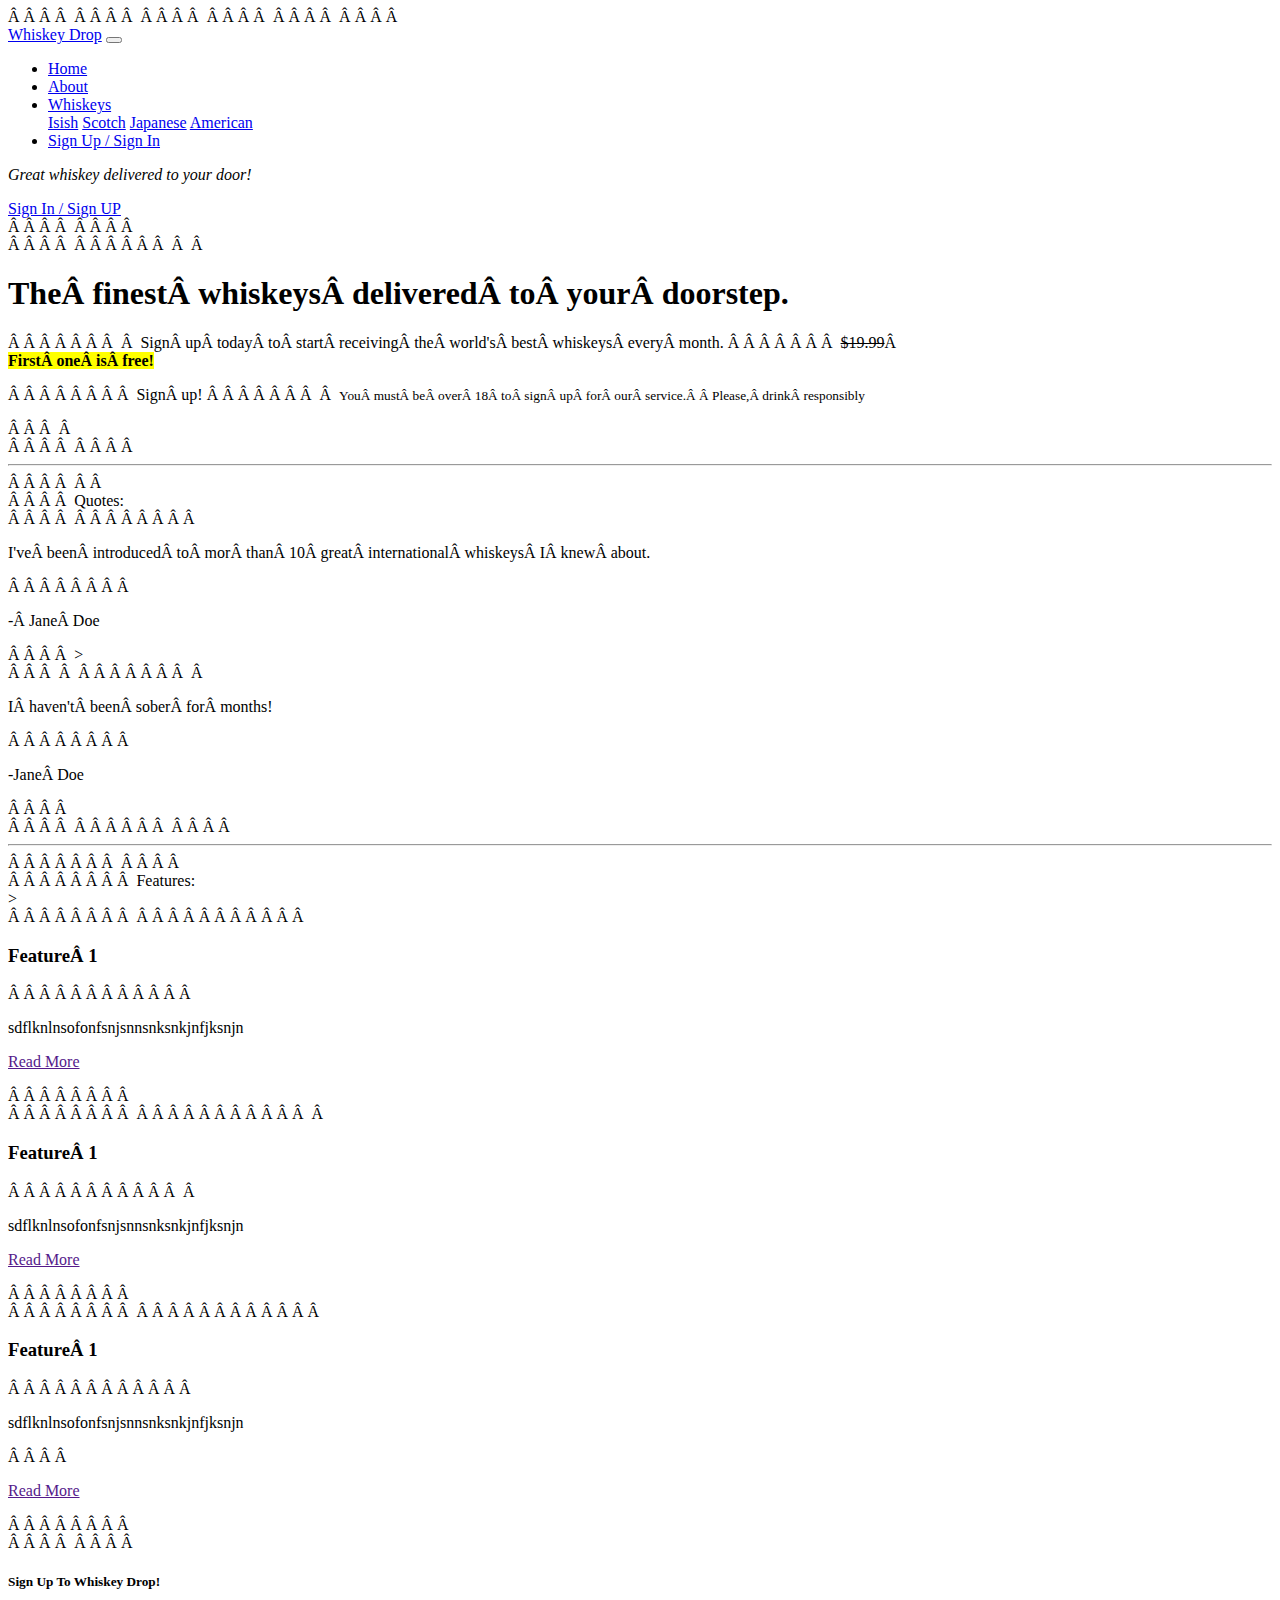
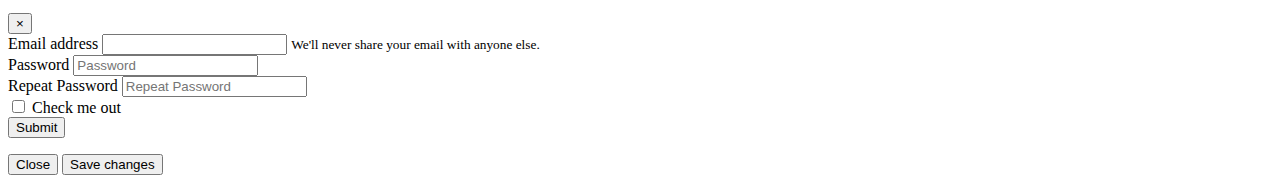
==== bootstrap/index.html @ 853e998d "java added" ====
<!DOCTYPE html>
<html lang="en">
<head>
    <meta charset="UTF-8">
    <meta name="viewport" content="width=device-width, initial-scale=1.0">
    
<meta http-equiv="X-UA-Compatible" content="ie=edge">

<meta charset="utf-8">

    <title>Whiskey Drop | Taste a new whiskey every month</title>
    <meta name="viewport" content="width=device-width, intial-scale=1.0">
    <link rel="stylesheet" href="https://stackpath.bootstrapcdn.com/bootstrap/4.4.1/css/bootstrap.min.css" integrity="sha384-Vkoo8x4CGsO3+Hhxv8T/Q5PaXtkKtu6ug5TOeNV6gBiFeWPGFN9MuhOf23Q9Ifjh" crossorigin="anonymous">
<script src="https://stackpath.bootstrapcdn.com/bootstrap/4.4.1/js/bootstrap.min.js" integrity="sha384-wfSDF2E50Y2D1uUdj0O3uMBJnjuUD4Ih7YwaYd1iqfktj0Uod8GCExl3Og8ifwB6" crossorigin="anonymous"></script>

</head>
<body>
    <nav class="navbar navbar-light bg-light navbar-expand-sm">
        <a href="/" class="navbar-brand">Whiskey Drop</a>
        
        <button class="navbar toggler ml-auto" type="button" data-toggle="collapse"
            data-target="#navbarNavDropdown" aria-controls="navbarNavDropdown" aria-expanded="false" aria-label="Toggle navigation">
        <span class="navbar-toggle-icon"></span></button>

        <div class="collapse navbar-collapse" id="navbarNavDropdown">
            <ul class="navbar-nav mr-auto">
                <li class="active nav-item mr-2"><a class="nav-link" href="/">Home</a></li>
                <li class="nav-item mr-2"><a class="nav-link" href="/about">About</a></li>
                <li class="nav-item dropdown">
                    <a class="nav-link dropdown-toggle" href="#" id="navbarDropdownMenulink" role="button" 
                    data-toggle="dropdown" aria-haspopup="true" aria-expanded="false">
                Whiskeys
                    </a>
                            <div class="dropdown-menu" aria-labelledby="navbarNavDropdownLink">
                                <a class="dropdown-item" href="#">Isish</a>
                                <a class="dropdown-item" href="#">Scotch</a>
                                <a class="dropdown-item" href="#">Japanese</a>
                                <a class="dropdown-item" href="#">American</a>
                            </div>
                
                <li class="nav-item mr-2 d-block d-sm-none"><a class="nav-link" href="/login">Sign Up / Sign In</a></li>
            </ul>
        </div>

        <div class="d-none d-md-block">
        <p class="navbar-text my-auto mr-2"><i>Great whiskey delivered to your door!</i></p>
        <a href="/login">Sign In / Sign UP</a>
    </nav>
    <article class="container mt-3">
    <!-- Callout -->
    <div class="row">
        <div class="col-12">
            <section class="callout jumbotron text-center">
                 <h1>The finest whiskeys delivered to your doorstep.</h1>
                    <p class="lead">Sign up today to start receiving the world's best whiskeys every month.
                        <s class="d-none d-sm-inline">$19.99</s> 
                        <span class="d-inline d-sm-none"><br></span>
                        <strong><mark>First one is free!</mark></strong></p>
                    <button class="btn btn-success btn-lg" data-toggle="modal" data-target="#signUpModal">Sign up!</button>
                    <p class="text-muted"><small>You must be over 18 to sign up for our service.  Please, drink responsibly</small></p>
         </section>
     </div>
    </div>
    
    <!-- Callout -->
    <hr>

    <!-- Quotes -->
  <section class="quotes">
        <div class="row">   
            </div class="col-12">
                 <h2 class="text-uppercase">Quotes:</h2>
            </div>
        </div>
        <div class="row">
            </div class="col-12 col-md-6">
            <blockquote class="blockquote">
                 <p>I've been introduced to mor than 10 great international whiskeys I knew about.</p>
                 <p>- Jane Doe</p>
             </blockquote>
             </div>>
            <div class="col-12 col-md-6">
            <blockquote class="blockquote">
                 <p>I haven't been sober for months!</p>
                 <p>-Jane Doe</p>
            </blockquote>
            </div>
        </div>
    </section>
    <!-- /.quotes -->  
    <hr>

    <!-- Features-->   
    <section class="features">
        <div class="row">
             <div class="col-12">
                <h2 class="text-uppercase">Features:</h2>
            </div>>
        </div>
        <div class="row">
             <div class="col-12 col-md-6 col-lg-4">
            <div class="feature">
                <h3>Feature 1</h3>
                <p>sdflknlnsofonfsnjsnnsnksnkjnfjksnjn</p>
                <p><a class="btn btn-sm btn-light" href="">Read More</a></p>
            </div>
            </div>
            <div class="col-12 col-md-6 col-lg-4">
            <div class="feature">
                 <h3>Feature 1</h3>
                 <p>sdflknlnsofonfsnjsnnsnksnkjnfjksnjn</p>
                <p><a class="btn btn-sm btn-light" href="">Read More</a></p>
            </div>
            </div>
        <div class="col-12 d-md-none d-lg-block col-lg-4">
        <div class="feature">
            <h3>Feature 1</h3>
            <p>sdflknlnsofonfsnjsnnsnksnkjnfjksnjn</p>    
            <p><a class="btn btn-sm btn-light" href="">Read More</a></p>
        </div>
        </div>
    </div>
    </section>
    </article>
<div class="modal" tabindex="-1" role="dialog" id="signUpModal">
  <div class="modal-dialog" role="document">
    <div class="modal-content">
      <div class="modal-header">
        <h5 class="modal-title">Sign Up To Whiskey Drop!</h5>
        <button type="button" class="close" data-dismiss="modal" aria-label="Close">
          <span aria-hidden="true">&times;</span>
        </button>
      </div>
      <div class="modal-body">
        <form>
            <div class="form-group">
                <label for="exampleInputEmail1">Email address</label>
                <input type="email" class="form-control" id="exampleInputEmail1" aria-describedby="emailHelp">
                <small id="emailHelp" class="form-text text-muted">We'll never share your email with anyone else.</small>
            </div>
            <div class="form-group">
                <label for="password">Password</label>
                <input type="password" class="form-control" id="password" placeholder="Password">
            </div>
            <div class="form-group">
                <label for="repeatpassword">Repeat Password</label>
                <input type="password" class="form-control" id="repeatpassword" placeholder="Repeat Password">
            </div>
            <div class="form-group form-check">
                <input type="checkbox" class="form-check-input" id="exampleCheck1">
                <label class="form-check-label" for="exampleCheck1">Check me out</label>
            </div>
            <button type="submit" class="btn btn-success">Submit</button>
        </form>
      </div>
      <div class="modal-footer">
        <button type="button" class="btn btn-secondary" data-dismiss="modal">Close</button>
        <button type="button" class="btn btn-primary">Save changes</button>
      </div>
    </div>
  </div>
</div>

<script src="https://code.jquery.com/jquery-3.4.1.slim.min.js" integrity="sha384-J6qa4849blE2+poT4WnyKhv5vZF5SrPo0iEjwBvKU7imGFAV0wwj1yYfoRSJoZ+n" crossorigin="anonymous"></script>
<script src="https://cdn.jsdelivr.net/npm/popper.js@1.16.0/dist/umd/popper.min.js" integrity="sha384-Q6E9RHvbIyZFJoft+2mJbHaEWldlvI9IOYy5n3zV9zzTtmI3UksdQRVvoxMfooAo" crossorigin="anonymous"></script>
<script src="https://stackpath.bootstrapcdn.com/bootstrap/4.4.1/js/bootstrap.min.js" integrity="sha384-wfSDF2E50Y2D1uUdj0O3uMBJnjuUD4Ih7YwaYd1iqfktj0Uod8GCExl3Og8ifwB6" crossorigin="anonymous"></script>

</body>
</html>
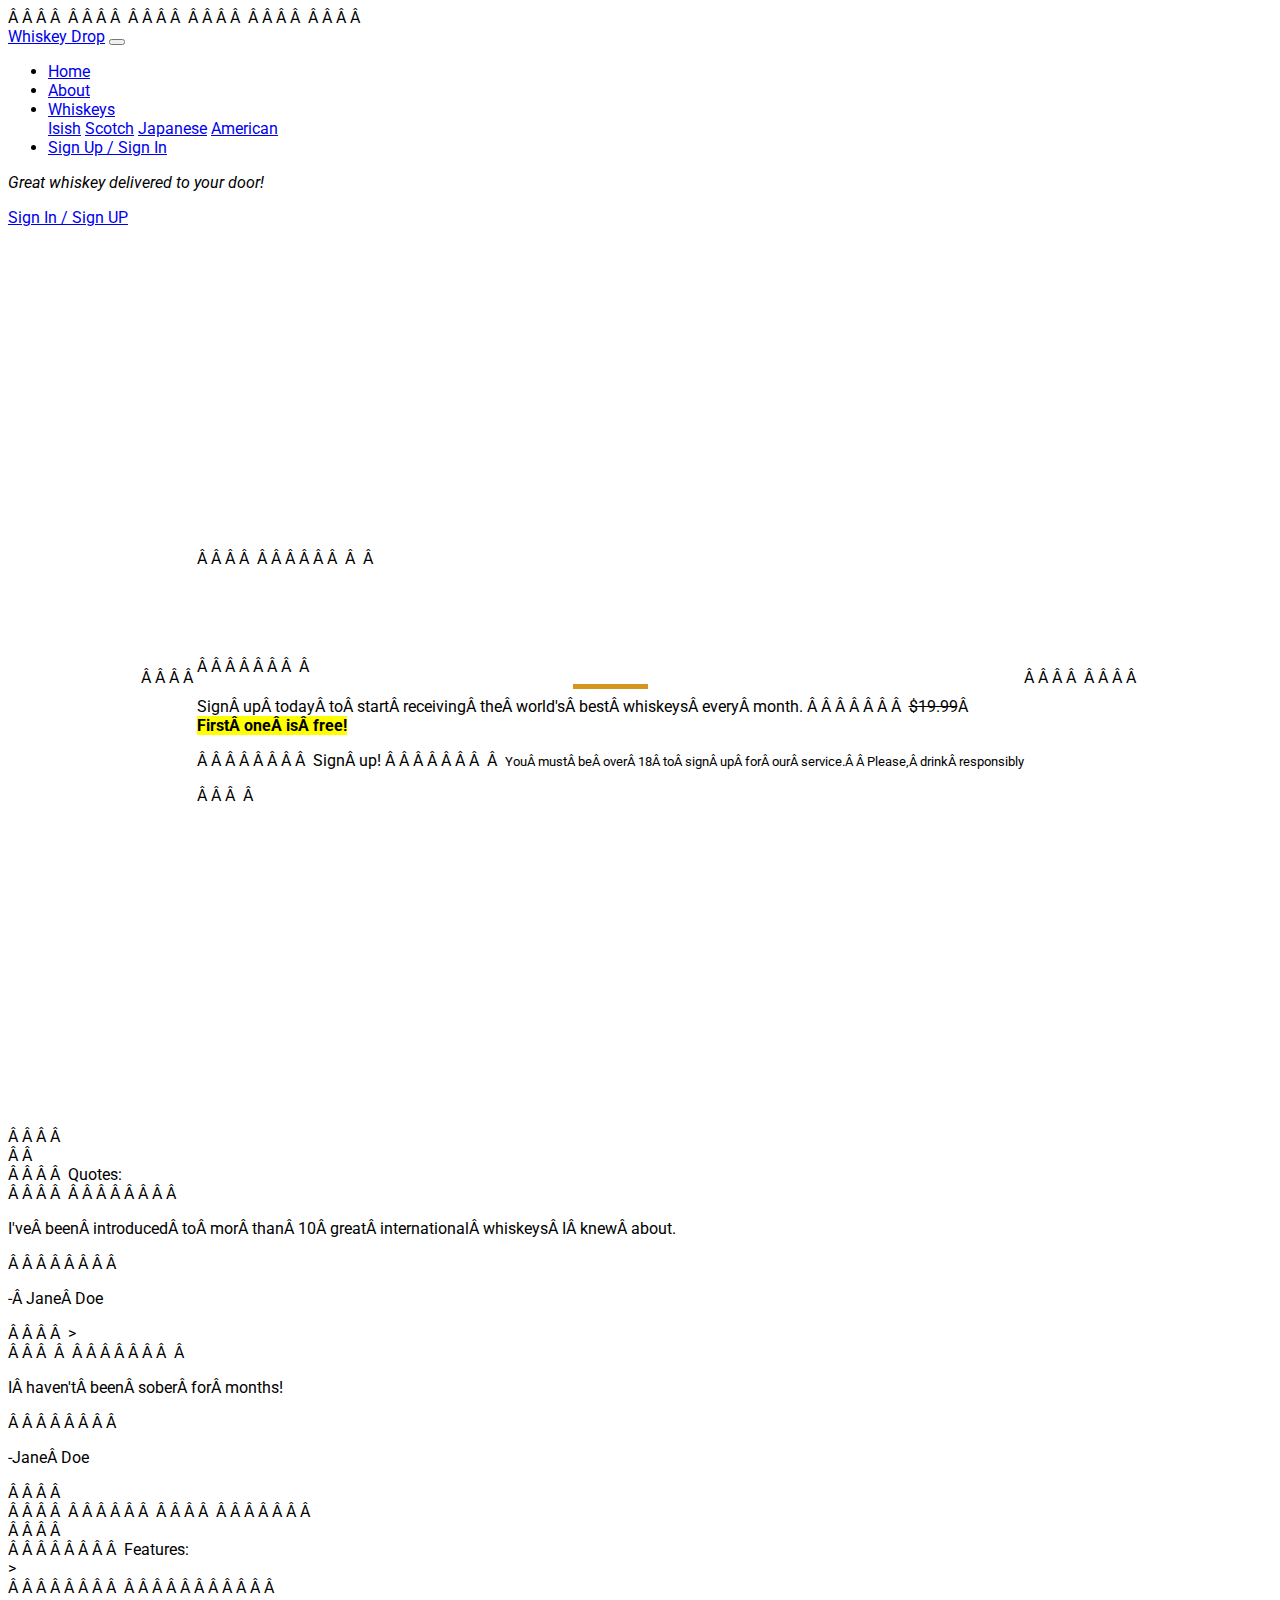
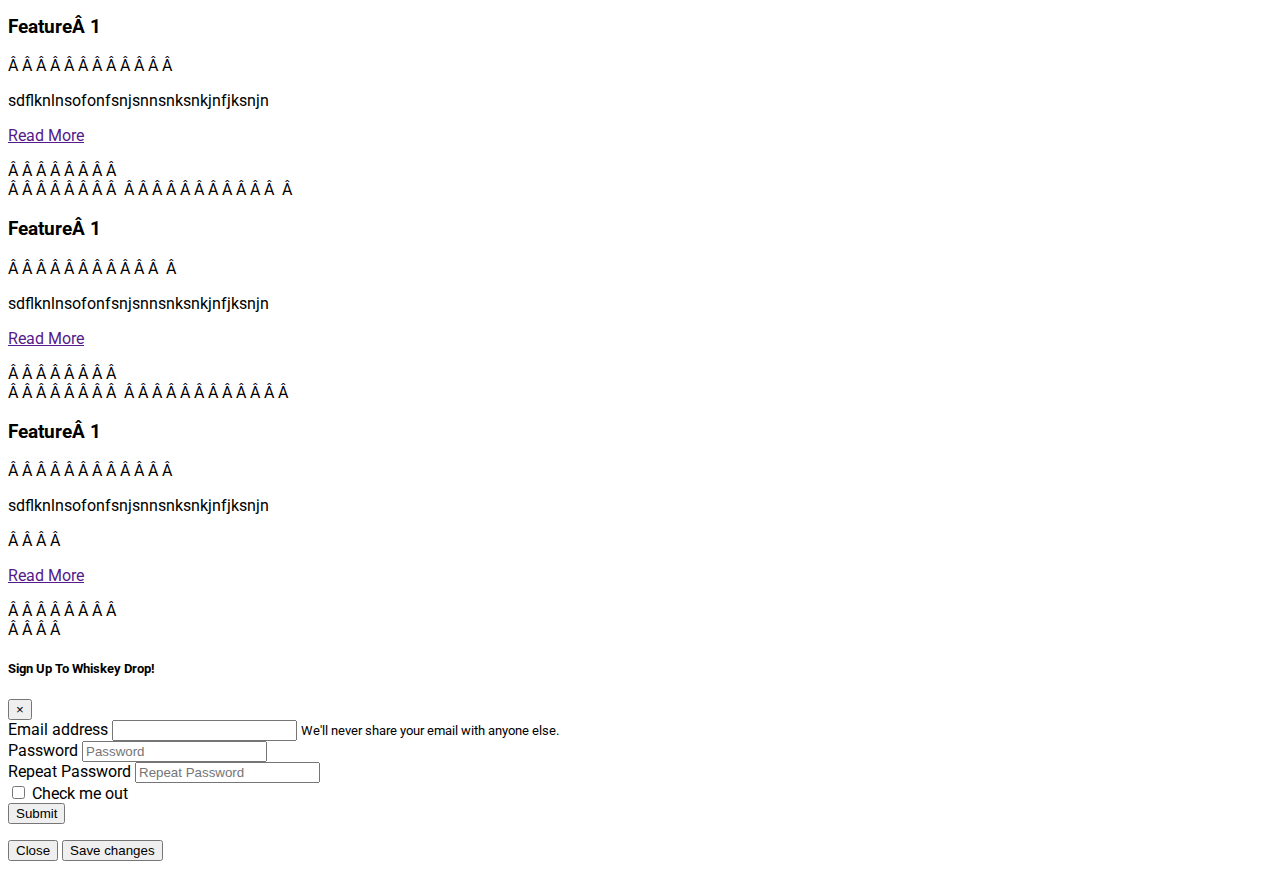
==== commit e38adf72: "added containers" ====
--- a/bootstrap/index.html
+++ b/bootstrap/index.html
@@ -11,8 +11,9 @@
     <title>Whiskey Drop | Taste a new whiskey every month</title>
     <meta name="viewport" content="width=device-width, intial-scale=1.0">
     <link rel="stylesheet" href="https://stackpath.bootstrapcdn.com/bootstrap/4.4.1/css/bootstrap.min.css" integrity="sha384-Vkoo8x4CGsO3+Hhxv8T/Q5PaXtkKtu6ug5TOeNV6gBiFeWPGFN9MuhOf23Q9Ifjh" crossorigin="anonymous">
-<script src="https://stackpath.bootstrapcdn.com/bootstrap/4.4.1/js/bootstrap.min.js" integrity="sha384-wfSDF2E50Y2D1uUdj0O3uMBJnjuUD4Ih7YwaYd1iqfktj0Uod8GCExl3Og8ifwB6" crossorigin="anonymous"></script>
-
+    <script src="https://stackpath.bootstrapcdn.com/bootstrap/4.4.1/js/bootstrap.min.js" integrity="sha384-wfSDF2E50Y2D1uUdj0O3uMBJnjuUD4Ih7YwaYd1iqfktj0Uod8GCExl3Og8ifwB6" crossorigin="anonymous"></script>
+    <link href="https://fonts.googleapis.com/css?family=Roboto:400,700&display=swap" rel="stylesheet">
+    <link rel="stylesheet" href="css/style.css" type="text/css">
 </head>
 <body>
     <nav class="navbar navbar-light bg-light navbar-expand-sm">
@@ -46,13 +47,25 @@
         <p class="navbar-text my-auto mr-2"><i>Great whiskey delivered to your door!</i></p>
         <a href="/login">Sign In / Sign UP</a>
     </nav>
-    <article class="container mt-3">
+<!--     <div class="container alert-container">
+        <div class="row d-none d-sm-block">
+            <div class="col-12">
+                <div class="alert alert-warning">
+                    <strong>Sale Now On!</strong>We've got a sale on. Get a 12-month subscription for the price of 6!
+                    <a href="">See here for details!</a>
+                </div>
+            </div>
+        </div>
+    </div> -->
+<div class="container-fluid callout-container">
     <!-- Callout -->
+    <div class="opaque-overlay">&nbsp;</div>
     <div class="row">
         <div class="col-12">
             <section class="callout jumbotron text-center">
-                 <h1>The finest whiskeys delivered to your doorstep.</h1>
-                    <p class="lead">Sign up today to start receiving the world's best whiskeys every month.
+                 <h1 class="jumbotron-header">The finest whiskeys delivered to your doorstep.</h1>
+                 <hr class="block-divider .block-divider--orange">  
+                    <p class="lead">Sign up today to start receiving the world's best whiskeys every month.
                         <s class="d-none d-sm-inline">$19.99</s> 
                         <span class="d-inline d-sm-none"><br></span>
                         <strong><mark>First one is free!</mark></strong></p>
@@ -63,9 +76,10 @@
     </div>
     
     <!-- Callout -->
-    <hr>
+    </div>
 
     <!-- Quotes -->
+<div class="container quotes-container">
   <section class="quotes">
         <div class="row">   
             </div class="col-12">
@@ -88,9 +102,10 @@
         </div>
     </section>
     <!-- /.quotes -->  
-    <hr>
+    </div>
 
     <!-- Features-->   
+<div class="container quotes-container">
     <section class="features">
         <div class="row">
              <div class="col-12">
@@ -121,7 +136,9 @@
         </div>
     </div>
     </section>
-    </article>
+</div>
+
+
 <div class="modal" tabindex="-1" role="dialog" id="signUpModal">
   <div class="modal-dialog" role="document">
     <div class="modal-content">
--- a/bootstrap/css/style.css
+++ b/bootstrap/css/style.css
@@ -0,0 +1,77 @@
+body {
+    font-family: 'Roboto', sans-serif;
+}
+
+.alert-container {}
+
+.callout-container {
+    height: 100vh;
+
+    background: url("../images/whiskey-background.jpg") no-repeat bottom right fixed; 
+    -webkit-background-size: cover;
+    -moz-background-size: cover;
+    -o-background-size: cover;
+    background-size: cover;
+
+    display: flex;
+    align-items:center;
+    justify-content: center;
+
+    position:relative;
+
+}
+
+.opaque-overlay {
+    position: absolute;
+    top:0;
+    left:0;
+    height: 100%;
+    width: 100%;
+    background-color: rgba(0, 0, 0, S);
+}
+
+.quotes-container {}
+
+.features-container {}
+
+/*Block dividers*/
+
+.block-divider {
+    width: 75px;
+    height: 5px;
+    border: 0;
+    background-color: #d6951d;
+}
+
+.block-divider--orange {
+    background-color: #f0Sf40;
+
+}
+
+.block-divider--short {
+    width: 35px;
+}
+
+/*Jumbotron*/
+
+.jumbotron {
+    background-color:transparent;
+}
+
+.jumbotron-header {
+    color: white;
+    font-weight: bold;
+    margin-bottom: 30px;
+}
+
+.jumbotron .lead {
+    margin: 25px 0;
+    color: #a7a7a7
+}
+
+.jumbotron small {
+    font-size: 60%;
+    font-style: italic;
+    color: #d0d0d0;
+}
+
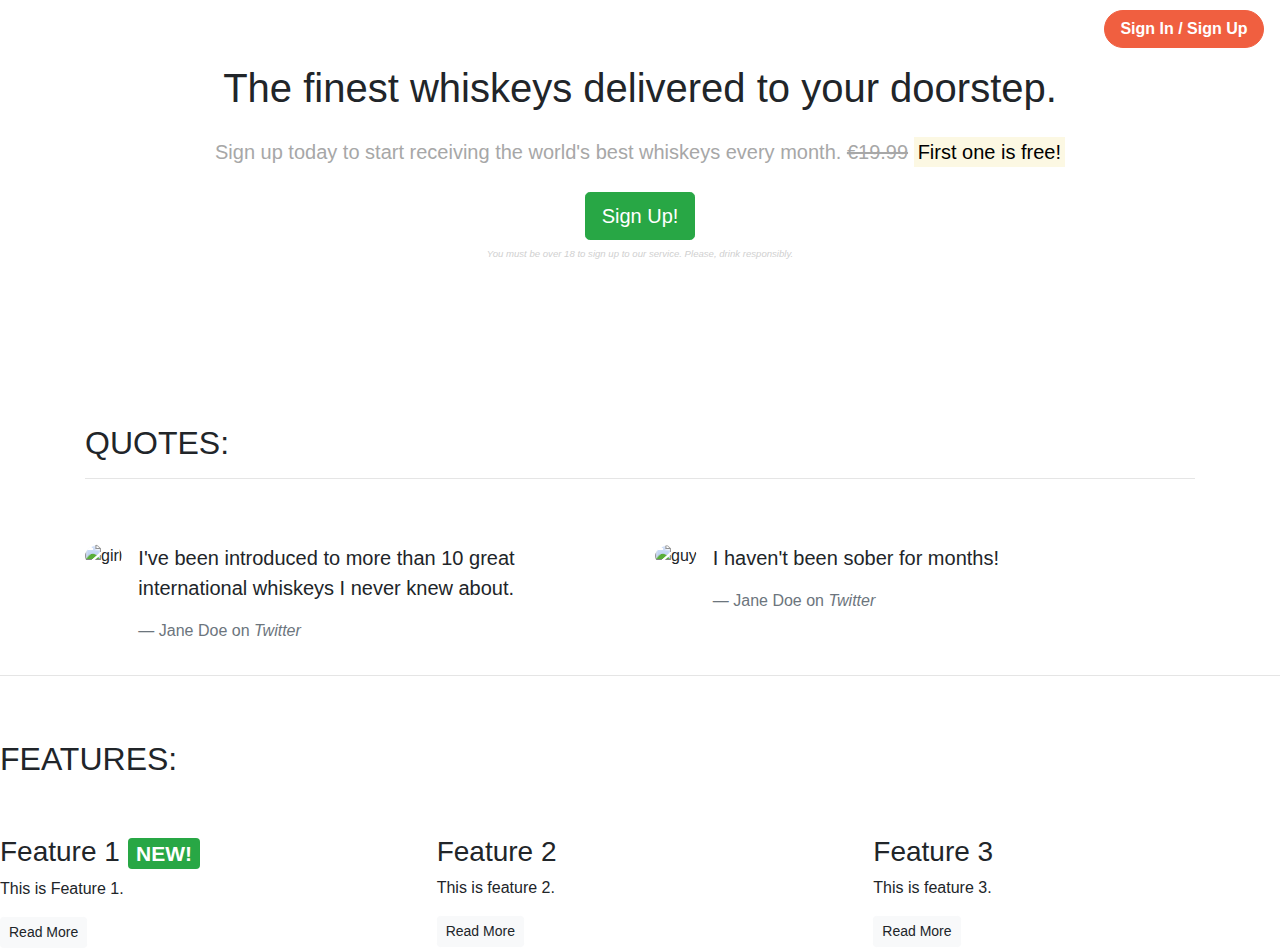
==== commit c3639311: "styling Nav and Alert complete" ====
--- a/bootstrap/index.html
+++ b/bootstrap/index.html
@@ -1,186 +1,192 @@
-<!DOCTYPE html>
-<html lang="en">
+<!DOCTYPE html>
+<html lang="en">
 <head>
-    <meta charset="UTF-8">
-    <meta name="viewport" content="width=device-width, initial-scale=1.0">
-    
-<meta http-equiv="X-UA-Compatible" content="ie=edge">
-
-<meta charset="utf-8">
-
-    <title>Whiskey Drop | Taste a new whiskey every month</title>
-    <meta name="viewport" content="width=device-width, intial-scale=1.0">
-    <link rel="stylesheet" href="https://stackpath.bootstrapcdn.com/bootstrap/4.4.1/css/bootstrap.min.css" integrity="sha384-Vkoo8x4CGsO3+Hhxv8T/Q5PaXtkKtu6ug5TOeNV6gBiFeWPGFN9MuhOf23Q9Ifjh" crossorigin="anonymous">
-    <script src="https://stackpath.bootstrapcdn.com/bootstrap/4.4.1/js/bootstrap.min.js" integrity="sha384-wfSDF2E50Y2D1uUdj0O3uMBJnjuUD4Ih7YwaYd1iqfktj0Uod8GCExl3Og8ifwB6" crossorigin="anonymous"></script>
-    <link href="https://fonts.googleapis.com/css?family=Roboto:400,700&display=swap" rel="stylesheet">
-    <link rel="stylesheet" href="css/style.css" type="text/css">
+	<meta charset="UTF-8">
+	<meta name="viewport" content="width=device-width, initial-scale=1.0">
+	<meta http-equiv="X-UA-Compatible" content="ie=edge">
+	<title>Whiskey | Taste a new whiskey every month</title>
+	<link rel="stylesheet" href="https://stackpath.bootstrapcdn.com/bootstrap/4.4.1/css/bootstrap.min.css">
+	<link href="https://fonts.googleapis.com/css?family=Dancing+Script:400,700&display=swap" rel="stylesheet">
+	<script src="https://kit.fontawesome.com/837a9d992d.js" crossorigin="anonymous"></script>
+	<link rel="stylesheet" href="css/style.css" type="text/css" />
 </head>
-<body>
-    <nav class="navbar navbar-light bg-light navbar-expand-sm">
-        <a href="/" class="navbar-brand">Whiskey Drop</a>
-        
-        <button class="navbar toggler ml-auto" type="button" data-toggle="collapse"
-            data-target="#navbarNavDropdown" aria-controls="navbarNavDropdown" aria-expanded="false" aria-label="Toggle navigation">
-        <span class="navbar-toggle-icon"></span></button>
-
-        <div class="collapse navbar-collapse" id="navbarNavDropdown">
-            <ul class="navbar-nav mr-auto">
-                <li class="active nav-item mr-2"><a class="nav-link" href="/">Home</a></li>
-                <li class="nav-item mr-2"><a class="nav-link" href="/about">About</a></li>
-                <li class="nav-item dropdown">
-                    <a class="nav-link dropdown-toggle" href="#" id="navbarDropdownMenulink" role="button" 
-                    data-toggle="dropdown" aria-haspopup="true" aria-expanded="false">
-                Whiskeys
-                    </a>
-                            <div class="dropdown-menu" aria-labelledby="navbarNavDropdownLink">
-                                <a class="dropdown-item" href="#">Isish</a>
-                                <a class="dropdown-item" href="#">Scotch</a>
-                                <a class="dropdown-item" href="#">Japanese</a>
-                                <a class="dropdown-item" href="#">American</a>
-                            </div>
-                
-                <li class="nav-item mr-2 d-block d-sm-none"><a class="nav-link" href="/login">Sign Up / Sign In</a></li>
-            </ul>
-        </div>
-
-        <div class="d-none d-md-block">
-        <p class="navbar-text my-auto mr-2"><i>Great whiskey delivered to your door!</i></p>
-        <a href="/login">Sign In / Sign UP</a>
-    </nav>
-<!--     <div class="container alert-container">
-        <div class="row d-none d-sm-block">
-            <div class="col-12">
-                <div class="alert alert-warning">
-                    <strong>Sale Now On!</strong>We've got a sale on. Get a 12-month subscription for the price of 6!
-                    <a href="">See here for details!</a>
-                </div>
-            </div>
-        </div>
-    </div> -->
-<div class="container-fluid callout-container">
-    <!-- Callout -->
-    <div class="opaque-overlay">&nbsp;</div>
-    <div class="row">
-        <div class="col-12">
-            <section class="callout jumbotron text-center">
-                 <h1 class="jumbotron-header">The finest whiskeys delivered to your doorstep.</h1>
-                 <hr class="block-divider .block-divider--orange">  
-                    <p class="lead">Sign up today to start receiving the world's best whiskeys every month.
-                        <s class="d-none d-sm-inline">$19.99</s> 
-                        <span class="d-inline d-sm-none"><br></span>
-                        <strong><mark>First one is free!</mark></strong></p>
-                    <button class="btn btn-success btn-lg" data-toggle="modal" data-target="#signUpModal">Sign up!</button>
-                    <p class="text-muted"><small>You must be over 18 to sign up for our service.  Please, drink responsibly</small></p>
-         </section>
-     </div>
-    </div>
-    
-    <!-- Callout -->
-    </div>
-
-    <!-- Quotes -->
-<div class="container quotes-container">
-  <section class="quotes">
-        <div class="row">   
-            </div class="col-12">
-                 <h2 class="text-uppercase">Quotes:</h2>
-            </div>
-        </div>
-        <div class="row">
-            </div class="col-12 col-md-6">
-            <blockquote class="blockquote">
-                 <p>I've been introduced to mor than 10 great international whiskeys I knew about.</p>
-                 <p>- Jane Doe</p>
-             </blockquote>
-             </div>>
-            <div class="col-12 col-md-6">
-            <blockquote class="blockquote">
-                 <p>I haven't been sober for months!</p>
-                 <p>-Jane Doe</p>
-            </blockquote>
-            </div>
-        </div>
-    </section>
-    <!-- /.quotes -->  
-    </div>
-
-    <!-- Features-->   
-<div class="container quotes-container">
-    <section class="features">
-        <div class="row">
-             <div class="col-12">
-                <h2 class="text-uppercase">Features:</h2>
-            </div>>
-        </div>
-        <div class="row">
-             <div class="col-12 col-md-6 col-lg-4">
-            <div class="feature">
-                <h3>Feature 1</h3>
-                <p>sdflknlnsofonfsnjsnnsnksnkjnfjksnjn</p>
-                <p><a class="btn btn-sm btn-light" href="">Read More</a></p>
-            </div>
-            </div>
-            <div class="col-12 col-md-6 col-lg-4">
-            <div class="feature">
-                 <h3>Feature 1</h3>
-                 <p>sdflknlnsofonfsnjsnnsnksnkjnfjksnjn</p>
-                <p><a class="btn btn-sm btn-light" href="">Read More</a></p>
-            </div>
-            </div>
-        <div class="col-12 d-md-none d-lg-block col-lg-4">
-        <div class="feature">
-            <h3>Feature 1</h3>
-            <p>sdflknlnsofonfsnjsnnsnksnkjnfjksnjn</p>    
-            <p><a class="btn btn-sm btn-light" href="">Read More</a></p>
-        </div>
-        </div>
-    </div>
-    </section>
-</div>
 
 
-<div class="modal" tabindex="-1" role="dialog" id="signUpModal">
-  <div class="modal-dialog" role="document">
-    <div class="modal-content">
-      <div class="modal-header">
-        <h5 class="modal-title">Sign Up To Whiskey Drop!</h5>
-        <button type="button" class="close" data-dismiss="modal" aria-label="Close">
+<body>
+    <div class="container-fluid navalert-container">
+        <div class="container-fluid alert-container">
+                <div class="row d-none s-sm-block">
+                    <div class="col-12">
+                        <div class="site-wide-alert alert-warning">
+                            <strong>SALE NOW ON!</strong> We've got a sale on. Get a 12 month subscription for the price of 6.
+                            <a href="/">See here for details</a>
+                        </div>
+                    </div>
+                </div>
+            </div>  
+    
+    
+    <nav class="navbar navbar-dark navbar-expand-sm">
+		<a href="/" class="navbar-brand">Whiskey Drop</a>
+		<button class="navbar-toggler ml-auto" type="button" data-toggle="collapse" data-target="#navbarNavDropdown" aria-controls="navbarNavDropdown" aria-expanded="false" aria-label="Toggle navigation">
+        <span class="navbar-toggler-icon"></span></button>
+		<div class="collapse navbar-collapse" id="navbarNavDropdown">
+			<ul class="navbar-nav mr-auto">
+				<li class="active nav-item mr-2"><a class="nav-link" href="/">Home</a></li>
+				<li class="nav-item mr-2"><a class="nav-link" href="/about">About</a></li>
+				<li class="nav-item dropdown">
+					<a class="nav-link dropdown-toggle" href="#" id="navbarDropdownMenuLink" role="button"
+						data-toggle="dropdown" aria-haspopup="true" aria-expanded="false">
+						Whiskeys
+					</a>
+					<div class="dropdown-menu" aria-labelledby="navbarDropdownMenuLink">
+						<a class="dropdown-item" href="#">Irish</a>
+						<a class="dropdown-item" href="#">Scotch</a>
+						<a class="dropdown-item" href="#">Japanese</a>
+						<a class="dropdown-item" href="#">American</a>
+					</div>
+				</li>
+				<li class="nav-item mr-2 d-block d-sm-none"><a class="nav-link" href="/login">Sign In / Sign Up</a></li>
+			</ul>
+		</div>
+		<div class="d-none d-md-block">
+			<p class="navbar-text my-auto mr-2"><i>Great whiskey delivered to your door</i></p>
+			<a href="/login" class="btn btn--cta btn--red">Sign In / Sign Up</a>
+		</div>
+	</nav>
+    </div>
+<!-- Callout -->
+		<div class="row">
+			<div class="col-12">
+				<section class="callout jumbotron text-center">
+					<h1>The finest whiskeys delivered to your doorstep.</h1>
+					<p class="lead">Sign up today to start receiving the world's best whiskeys every month.
+						<s class="d-none d-sm-inline">€19.99</s>
+						<span class="d-inline d-sm-none"><br></span>
+						<strong><mark>First one is free!</mark></strong></p>
+					<button class="btn btn-success btn-lg" data-toggle="modal" data-target="#signupModal" >Sign Up!</button>
+					<p class="text-muted">
+						<small>You must be over 18 to sign up to our service. Please, drink responsibly.</small></p>
+				</section>
+			</div>
+		</div>
+		<!-- /.callout -->
+	</div>
+	<!-- Quotes -->
+	<div class="container quotes-container">
+		<section class="quotes">
+			<div class="row">
+				<div class="col-12 my-5">
+					<h2 class="text-uppercase">Quotes:</h2>
+					<hr />
+				</div>
+			</div>
+			<div class="row">
+				<div class="col-12 col-md-6">
+					<div class="media">
+						<div class="d-none d-sm-block">
+							<img src="images/girl2.jpg" class="rounded-circle mr-3" height=100 width=100 alt="girl">
+                        </div>
+							<div class="media-body">
+								<blockquote class="blockquote">
+									<p>I've been introduced to more than 10 great international whiskeys I never knew
+										about.</p>
+									<footer class="blockquote-footer">Jane Doe on <cite title="Twitter">Twitter</cite>
+									</footer>
+								</blockquote>
+							</div>
+						</div>
+					</div>
+					<div class="col-12 col-md-6">
+						<div class="media">
+							<div class="d-none d-sm-block">
+								<img src="images/guy2.jpg" class="rounded-circle mr-3" height=100 width=100 alt="guy">
+                        </div>
+								<div class="media-body">
+									<blockquote class="blockquote">
+										<p>I haven't been sober for months!</p>
+										<footer class="blockquote-footer">Jane Doe on
+											<cite title="Twitter">Twitter</cite></footer>
+									</blockquote>
+								</div>
+							</div>
+						</div>
+					</div>
+		</section>
+	</div>
+	<!-- /.quotes -->
+	<hr>
+	<!-- Features -->
+	<section class="features">
+		<div class="row">
+			<div class="col-12 my-5">
+				<h2 class="text-uppercase">Features:</h2>
+			</div>
+		</div>
+		<div class="row">
+			<div class="col-12 col-md-6 col-lg-4">
+				<div class="feature">
+					<h3><i class="fas fa-gift d-none d-sm-inline"></i> Feature 1
+						<span class="badge badge-success">NEW!</span></h3>
+					<p>This is Feature 1.</p>
+					<button class="btn btn-sm btn-light">Read More</button>
+				</div>
+			</div>
+			<div class="col-12 col-md-6 col-lg-4">
+				<div class="feature">
+					<h3><i class="fas fa-credit-card  d-none d-sm-inline"></i> Feature 2</h3>
+					<p>This is feature 2.</p>
+					<button class="btn btn-sm btn-light">Read More</button>
+				</div>
+			</div>
+			<div class="col-12 d-md-none d-lg-block col-lg-4">
+				<div class="feature">
+					<h3><i class="fas fa-times-circle  d-none d-sm-inline"></i> Feature 3</h3>
+					<p>This is feature 3.</p>
+					<button class="btn btn-sm btn-light">Read More</button>
+				</div>
+			</div>
+		</div>
+	</section>
+	<!-- /.features -->
+	<div class="modal" tabindex="-1" role="dialog" id="signupModal">
+		<div class="modal-dialog" role="document">
+			<div class="modal-content">
+				<div class="modal-header">
+					<h5 class="modal-title">Sign Up To Whiskey Drop</h5>
+					<button type="button" class="close" data-dismiss="modal" aria-label="Close">
           <span aria-hidden="true">&times;</span>
         </button>
-      </div>
-      <div class="modal-body">
-        <form>
-            <div class="form-group">
-                <label for="exampleInputEmail1">Email address</label>
-                <input type="email" class="form-control" id="exampleInputEmail1" aria-describedby="emailHelp">
-                <small id="emailHelp" class="form-text text-muted">We'll never share your email with anyone else.</small>
-            </div>
-            <div class="form-group">
-                <label for="password">Password</label>
-                <input type="password" class="form-control" id="password" placeholder="Password">
-            </div>
-            <div class="form-group">
-                <label for="repeatpassword">Repeat Password</label>
-                <input type="password" class="form-control" id="repeatpassword" placeholder="Repeat Password">
-            </div>
-            <div class="form-group form-check">
-                <input type="checkbox" class="form-check-input" id="exampleCheck1">
-                <label class="form-check-label" for="exampleCheck1">Check me out</label>
-            </div>
-            <button type="submit" class="btn btn-success">Submit</button>
-        </form>
-      </div>
-      <div class="modal-footer">
-        <button type="button" class="btn btn-secondary" data-dismiss="modal">Close</button>
-        <button type="button" class="btn btn-primary">Save changes</button>
-      </div>
-    </div>
-  </div>
-</div>
-
-<script src="https://code.jquery.com/jquery-3.4.1.slim.min.js" integrity="sha384-J6qa4849blE2+poT4WnyKhv5vZF5SrPo0iEjwBvKU7imGFAV0wwj1yYfoRSJoZ+n" crossorigin="anonymous"></script>
-<script src="https://cdn.jsdelivr.net/npm/popper.js@1.16.0/dist/umd/popper.min.js" integrity="sha384-Q6E9RHvbIyZFJoft+2mJbHaEWldlvI9IOYy5n3zV9zzTtmI3UksdQRVvoxMfooAo" crossorigin="anonymous"></script>
-<script src="https://stackpath.bootstrapcdn.com/bootstrap/4.4.1/js/bootstrap.min.js" integrity="sha384-wfSDF2E50Y2D1uUdj0O3uMBJnjuUD4Ih7YwaYd1iqfktj0Uod8GCExl3Og8ifwB6" crossorigin="anonymous"></script>
-
+				</div>
+				<div class="modal-body">
+					<form>
+						<div class="form-group">
+							<label for="exampleInputEmail1">Email address</label>
+							<input type="email" class="form-control" id="exampleInputEmail1" aria-describedby="emailHelp">
+							<small id="emailHelp" class="form-text text-muted">We'll never share your email with anyone else.</small>
+						</div>
+						<div class="form-group">
+							<label for="password">Password</label>
+							<input type="password" class="form-control" id="password" placeholder="Password">
+                        </div>
+							<div class="form-group">
+								<label for="repeatPassword">Repeat Password</label>
+								<input type="password" class="form-control" id="repeatPassword" placeholder="Repeat Password">
+                        </div>
+								<button type="submit" class="btn btn-success">Submit</button>
+					</form>
+				</div>
+			</div>
+		</div>
+	</div>
+	<script src="https://code.jquery.com/jquery-3.4.1.slim.min.js"
+		integrity="sha384-J6qa4849blE2+poT4WnyKhv5vZF5SrPo0iEjwBvKU7imGFAV0wwj1yYfoRSJoZ+n" crossorigin="anonymous">
+	</script>
+	<script src="https://cdn.jsdelivr.net/npm/popper.js@1.16.0/dist/umd/popper.min.js"
+		integrity="sha384-Q6E9RHvbIyZFJoft+2mJbHaEWldlvI9IOYy5n3zV9zzTtmI3UksdQRVvoxMfooAo" crossorigin="anonymous">
+	</script>
+	<script src="https://stackpath.bootstrapcdn.com/bootstrap/4.4.1/js/bootstrap.min.js"
+		integrity="sha384-wfSDF2E50Y2D1uUdj0O3uMBJnjuUD4Ih7YwaYd1iqfktj0Uod8GCExl3Og8ifwB6" crossorigin="anonymous">
+	</script>
 </body>
-</html>
+</html>--- a/bootstrap/css/style.css
+++ b/bootstrap/css/style.css
@@ -2,7 +2,18 @@
     font-family: 'Roboto', sans-serif;
 }
 
-.alert-container {}
+.alert-container .col-12 {
+    padding-left: 0;
+    padding-right: 0;
+}
+
+.site-wide-alert {
+    border-radius:0;
+    margin-bottom:0;
+    padding: 5px 15px;
+    background-color: #eec802;
+    border-color:#eec802;
+}
 
 .callout-container {
     height: 100vh;
@@ -52,6 +63,36 @@
     width: 35px;
 }
 
+/*Navbar*/
+
+.navalert-container {
+    position:absolute;
+    top:0;
+    left:0;
+    padding-left:0;
+    padding-right:0;
+    z-index: 1;
+}
+
+.navbar {
+    margin-bottom: 0;
+    border:0;
+    width: 100%;
+    background-color: rgba(0, 0, 0, 0);
+}
+
+.navbar .navbar-toggler {
+    border: 0;
+}
+
+.navbar-brand {
+    font-weight: bold;
+}
+
+.navbar .navbar-nav a {
+    font-weight:bold;
+}
+
 /*Jumbotron*/
 
 .jumbotron {
@@ -75,3 +116,24 @@
     color: #d0d0d0;
 }
 
+/*Buttons*/
+
+.btn--cta {
+    font-weight: bold;
+    border-radius: 23px;
+    width: 160px;
+}
+
+.btn--red {
+    color: white;
+    background-color: #f05f40;
+    border-color: #f05f40;
+}
+
+.btn--red:hover,
+.btn--red:active,
+.btn--red:focus,
+.btn--red:active:focus {
+    background-color: #f05f40;
+    border-color: #f05f40;
+}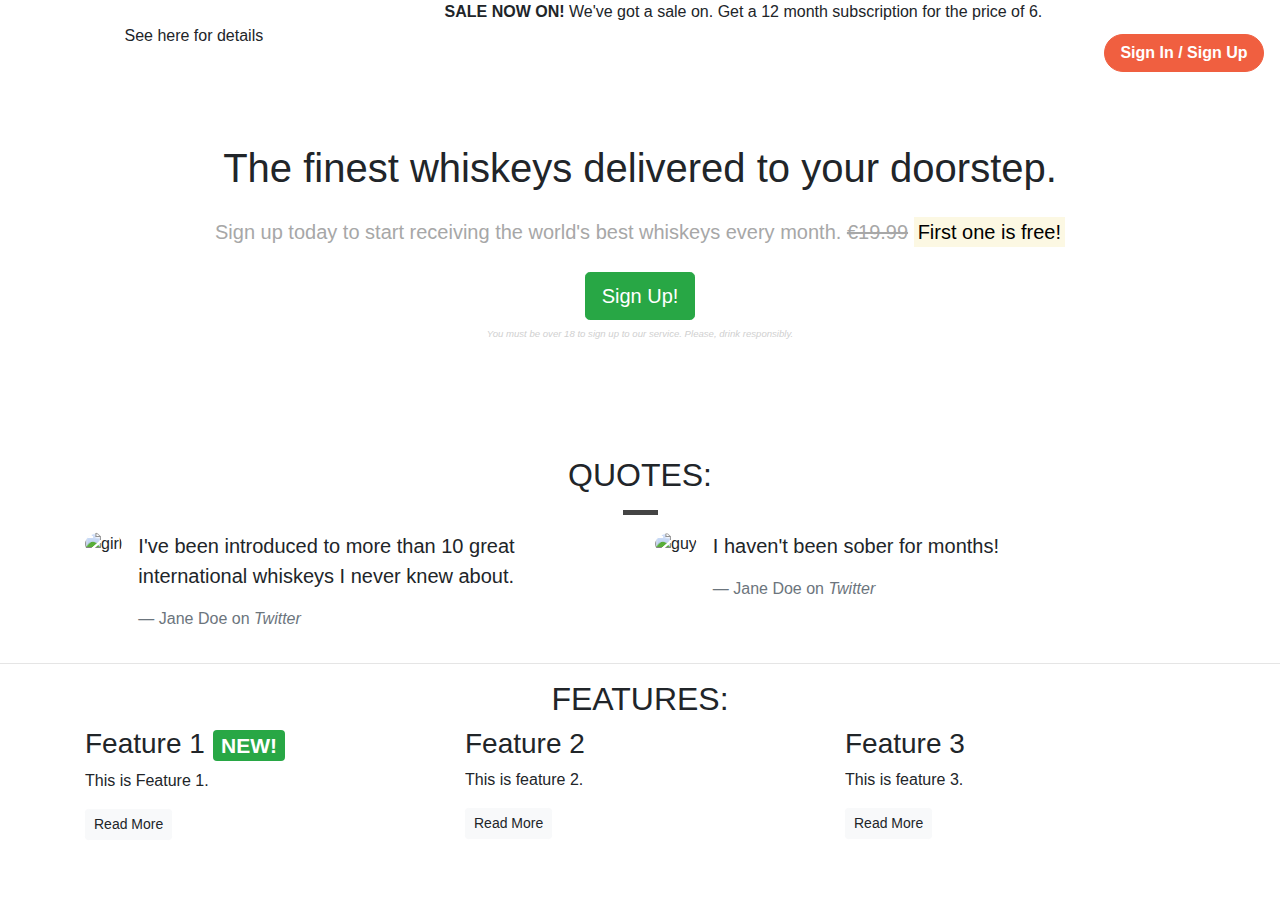
==== commit 440d808b: "quotes and features" ====
--- a/bootstrap/index.html
+++ b/bootstrap/index.html
@@ -13,32 +13,35 @@
 
 
 <body>
+
     <div class="container-fluid navalert-container">
-        <div class="container-fluid alert-container">
-                <div class="row d-none s-sm-block">
-                    <div class="col-12">
-                        <div class="site-wide-alert alert-warning">
-                            <strong>SALE NOW ON!</strong> We've got a sale on. Get a 12 month subscription for the price of 6.
-                            <a href="/">See here for details</a>
-                        </div>
-                    </div>
-                </div>
-            </div>  
-    
-    
+        <div class="container-fluid navalert-container">
+        <div class="container-fluid alert-container">
+                <div class="row d-none s-sm-block">
+                    <div class="col-12">
+                        <div class="site-wide-alert alert-warning">
+                            <strong>SALE NOW ON!</strong> We've got a sale on. Get a 12 month subscription for the price of 6.
+                            <a href="/">See here for details</a>
+                        </div>
+                    </div>
+                </div>
+            </div> 
+
     <nav class="navbar navbar-dark navbar-expand-sm">
 		<a href="/" class="navbar-brand">Whiskey Drop</a>
+
 		<button class="navbar-toggler ml-auto" type="button" data-toggle="collapse" data-target="#navbarNavDropdown" aria-controls="navbarNavDropdown" aria-expanded="false" aria-label="Toggle navigation">
         <span class="navbar-toggler-icon"></span></button>
-		<div class="collapse navbar-collapse" id="navbarNavDropdown">
+		
+        <div class="collapse navbar-collapse" id="navbarNavDropdown">
 			<ul class="navbar-nav mr-auto">
 				<li class="active nav-item mr-2"><a class="nav-link" href="/">Home</a></li>
 				<li class="nav-item mr-2"><a class="nav-link" href="/about">About</a></li>
 				<li class="nav-item dropdown">
 					<a class="nav-link dropdown-toggle" href="#" id="navbarDropdownMenuLink" role="button"
 						data-toggle="dropdown" aria-haspopup="true" aria-expanded="false">
-						Whiskeys
-					</a>
+		Whiskeys
+	    </a>
 					<div class="dropdown-menu" aria-labelledby="navbarDropdownMenuLink">
 						<a class="dropdown-item" href="#">Irish</a>
 						<a class="dropdown-item" href="#">Scotch</a>
@@ -46,14 +49,15 @@
 						<a class="dropdown-item" href="#">American</a>
 					</div>
 				</li>
-				<li class="nav-item mr-2 d-block d-sm-none"><a class="nav-link" href="/login">Sign In / Sign Up</a></li>
+				<li class="nav-item mr-2 d-block d-sm-none"><a class="nav-link" href="/login">Sign In / Sign Up
+                    </a></li>
 			</ul>
 		</div>
 		<div class="d-none d-md-block">
 			<p class="navbar-text my-auto mr-2"><i>Great whiskey delivered to your door</i></p>
 			<a href="/login" class="btn btn--cta btn--red">Sign In / Sign Up</a>
 		</div>
-	</nav>
+	    </nav>
     </div>
 <!-- Callout -->
 		<div class="row">
@@ -73,12 +77,12 @@
 		<!-- /.callout -->
 	</div>
 	<!-- Quotes -->
-	<div class="container quotes-container">
+	<div class="container quotes-container content-container">
 		<section class="quotes">
 			<div class="row">
-				<div class="col-12 my-5">
+				<div class="col-12 page-header">
 					<h2 class="text-uppercase">Quotes:</h2>
-					<hr />
+					<hr class="block-divider block-divider--short">
 				</div>
 			</div>
 			<div class="row">
@@ -117,9 +121,10 @@
 	<!-- /.quotes -->
 	<hr>
 	<!-- Features -->
-	<section class="features">
+	<div class="container features-container content-container">
+    <section class="features">
 		<div class="row">
-			<div class="col-12 my-5">
+			<div class="col-12 page-header">
 				<h2 class="text-uppercase">Features:</h2>
 			</div>
 		</div>
--- a/bootstrap/css/style.css
+++ b/bootstrap/css/style.css
@@ -45,13 +45,25 @@
 
 .features-container {}
 
+/*Page Headers */
+
+.page-header {
+    margin-bottom: 0;
+    border-bottom: 0;
+    text-align: center;
+}
+
+page-header h2 {
+    margin-top: 0;
+}
+
 /*Block dividers*/
 
 .block-divider {
     width: 75px;
     height: 5px;
     border: 0;
-    background-color: #d6951d;
+    background-color: #444;
 }
 
 .block-divider--orange {
@@ -61,6 +73,13 @@
 
 .block-divider--short {
     width: 35px;
+}
+
+/*Content Containers*/
+
+content-container {
+    padding-top: 75px;
+    padding-bottom: 75px;
 }
 
 /*Navbar*/
@@ -78,7 +97,7 @@
     margin-bottom: 0;
     border:0;
     width: 100%;
-    background-color: rgba(0, 0, 0, 0);
+    background-color: rgba(0, 0, 0 .25);
 }
 
 .navbar .navbar-toggler {
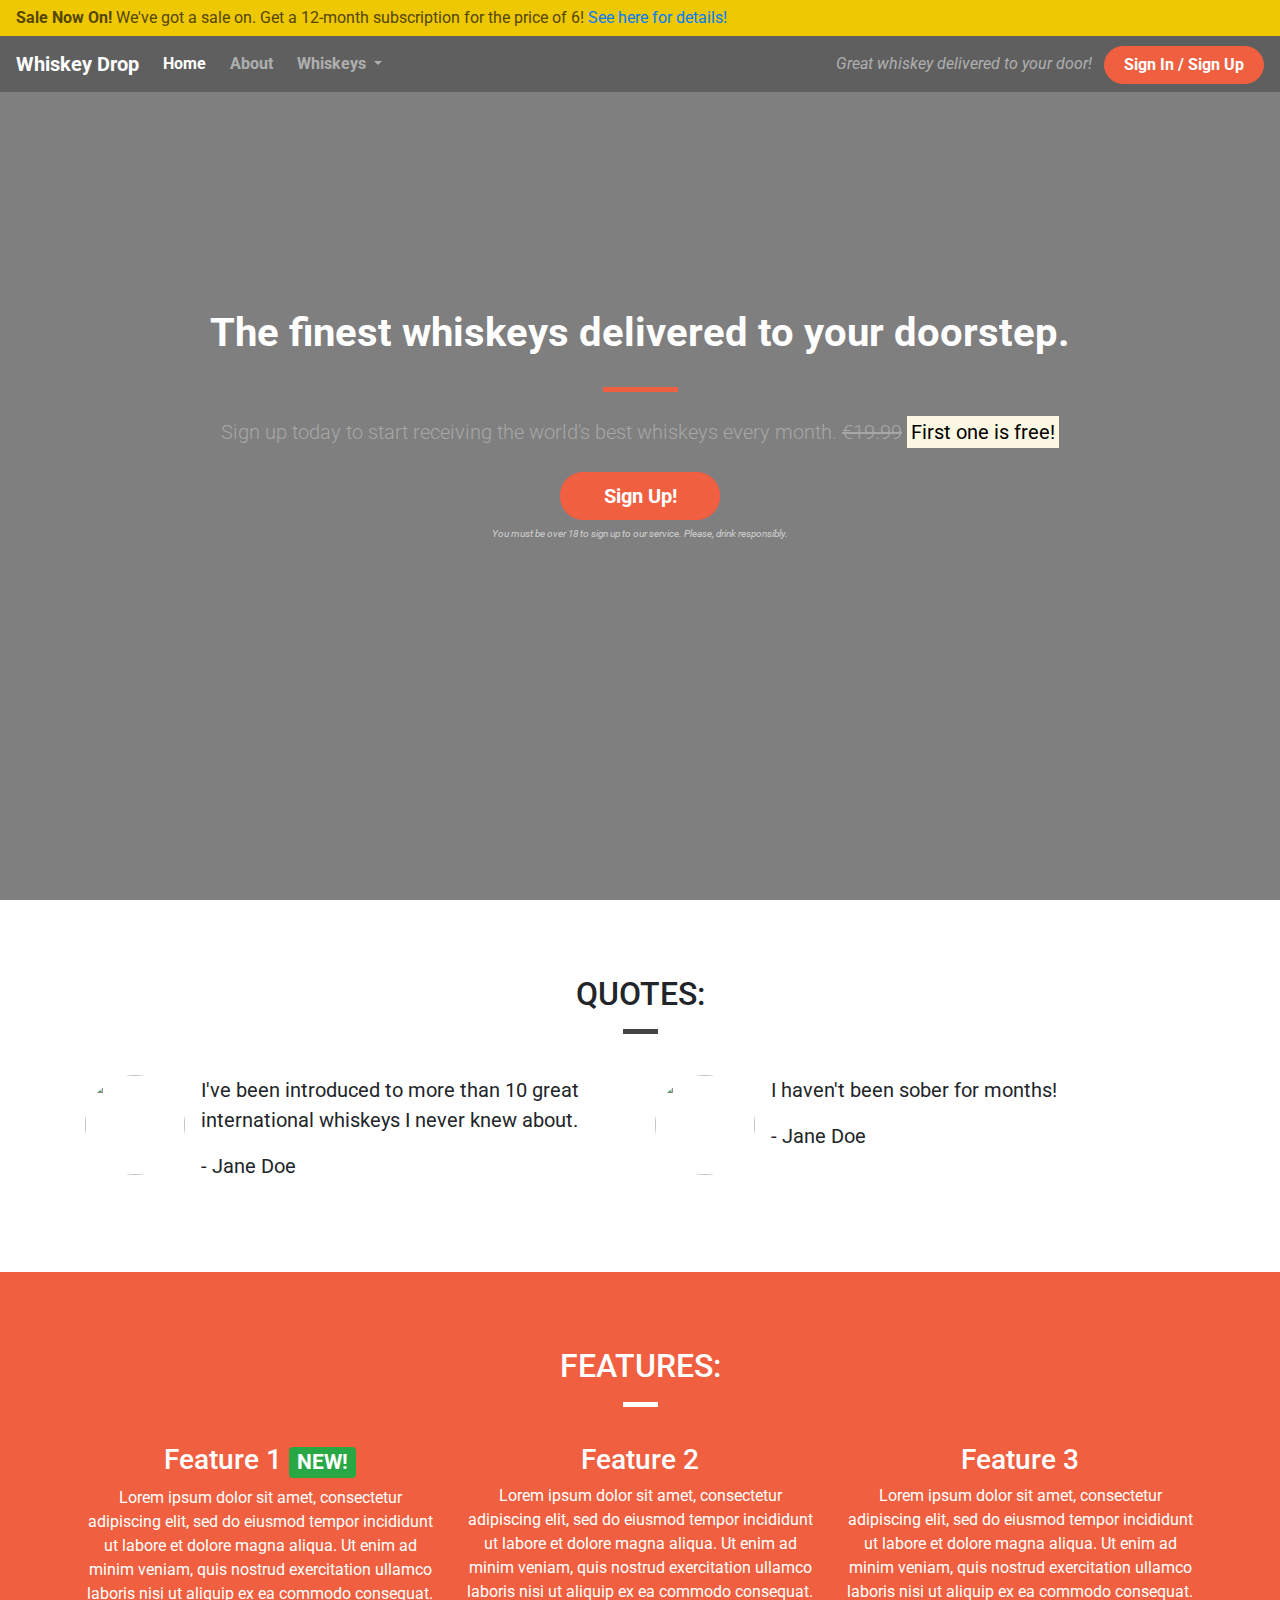
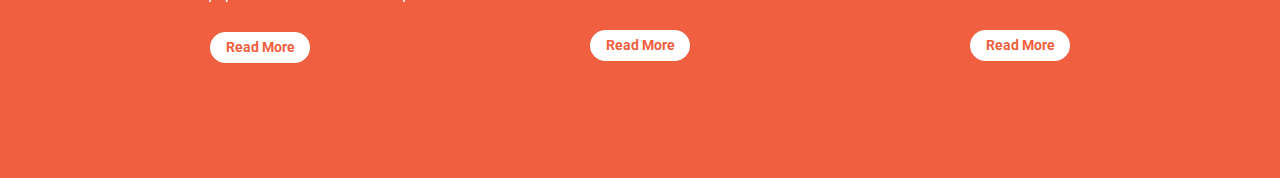
==== commit 7ae37425: "finished" ====
--- a/bootstrap/index.html
+++ b/bootstrap/index.html
@@ -1,197 +1,193 @@
 <!DOCTYPE html>
-<html lang="en">
+<html lang="en-us">
+
 <head>
-	<meta charset="UTF-8">
-	<meta name="viewport" content="width=device-width, initial-scale=1.0">
-	<meta http-equiv="X-UA-Compatible" content="ie=edge">
-	<title>Whiskey | Taste a new whiskey every month</title>
-	<link rel="stylesheet" href="https://stackpath.bootstrapcdn.com/bootstrap/4.4.1/css/bootstrap.min.css">
-	<link href="https://fonts.googleapis.com/css?family=Dancing+Script:400,700&display=swap" rel="stylesheet">
-	<script src="https://kit.fontawesome.com/837a9d992d.js" crossorigin="anonymous"></script>
-	<link rel="stylesheet" href="css/style.css" type="text/css" />
+    <meta charset="utf-8">
+    <title>Whiskey Drop | Taste a new whiskey every month</title>
+    <meta name="viewport" content="width=device-width, initial-scale=1.0">
+    <link rel="stylesheet" href="https://maxcdn.bootstrapcdn.com/bootstrap/4.1.3/css/bootstrap.min.css">
+    <link rel="stylesheet" href="https://use.fontawesome.com/releases/v5.6.1/css/all.css" integrity="sha384-gfdkjb5BdAXd+lj+gudLWI+BXq4IuLW5IT+brZEZsLFm++aCMlF1V92rMkPaX4PP" crossorigin="anonymous">
+    <link href="https://fonts.googleapis.com/css?family=Roboto:400,700" rel="stylesheet">
+    <link rel="stylesheet" href="css/style.css" type="text/css" />
 </head>
 
+<body>
+    <div class="container-fluid navalert-container">
+        <div class="container-fluid alert-container">
+            <div class="row d-none d-sm-block">
+                <div class="col-12">
+                    <div class="site-wide-alert alert alert-warning">
+                        <strong>Sale Now On!</strong> We've got a sale on. Get a 12-month subscription for the price of 6! <a href="">See here for details!</a>
+                    </div>
+                </div>
+            </div>
+        </div>
+        <nav class="navbar navbar-dark navbar-expand-sm">
+            <a href="/" class="navbar-brand">Whiskey Drop</a>
 
-<body>
+            <button class="navbar-toggler ml-auto" type="button" data-toggle="collapse" data-target="#navbarNavDropdown" aria-controls="navbarNavDropdown" aria-expanded="false" aria-label="Toggle navigation">
+        <span class="navbar-toggler-icon"></span></button>
 
-    <div class="container-fluid navalert-container">
-        <div class="container-fluid navalert-container">
-        <div class="container-fluid alert-container">
-                <div class="row d-none s-sm-block">
-                    <div class="col-12">
-                        <div class="site-wide-alert alert-warning">
-                            <strong>SALE NOW ON!</strong> We've got a sale on. Get a 12 month subscription for the price of 6.
-                            <a href="/">See here for details</a>
-                        </div>
-                    </div>
-                </div>
-            </div> 
+            <div class="collapse navbar-collapse" id="navbarNavDropdown">
+                <ul class="navbar-nav mr-auto">
+                    <li class="active nav-item mr-2"><a class="nav-link" href="/">Home</a></li>
+                    <li class="nav-item mr-2"><a class="nav-link" href="/about">About</a></li>
+                    <li class="nav-item dropdown">
+                        <a class="nav-link dropdown-toggle" href="#" id="navbarDropdownMenuLink" role="button" data-toggle="dropdown" aria-haspopup="true" aria-expanded="false">
+          Whiskeys
+        </a>
+                        <div class="dropdown-menu" aria-labelledby="navbarDropdownMenuLink">
+                            <a class="dropdown-item" href="#">Irish</a>
+                            <a class="dropdown-item" href="#">Scotch</a>
+                            <a class="dropdown-item" href="#">Japanese</a>
+                            <a class="dropdown-item" href="#">American</a>
+                        </div>
+                    </li>
 
-    <nav class="navbar navbar-dark navbar-expand-sm">
-		<a href="/" class="navbar-brand">Whiskey Drop</a>
+                    <li class="nav-item mr-2 d-block d-sm-none"><a class="nav-link" href="/login">Sign In / Sign Up</a></li>
+                </ul>
+            </div>
+            <div class="d-none d-md-block">
+                <p class="navbar-text my-auto mr-2"><i>Great whiskey delivered to your door!</i></p>
+                <a href="/login" class="btn btn--cta btn--red">Sign In / Sign Up</a>
+            </div>
+        </nav>
+    </div>
+    <div class="container-fluid callout-container">
+        <!-- Callout -->
+        <div class="opaque-overlay">&nbsp;</div>
+        <div class="row">
+            <div class="col-12">
+                <section class="callout jumbotron text-center">
+                    <h1 class="jumbotron-header">The finest whiskeys delivered to your doorstep.</h1>
+                    <hr class="block-divider block-divider--orange">
+                    <p class="lead">Sign up today to start receiving the world's best whiskeys every month.
+                        <s class="d-none d-sm-inline">€19.99</s>
+                        <span class="d-inline d-sm-none"><br></span>
+                        <strong><mark>First one is free!</mark></strong></p>
+                    <button class="btn btn-lg btn--cta btn--red" data-toggle="modal" data-target="#signUpModal">Sign Up!</button>
+                    <p class="text-muted"><small>You must be over 18 to sign up to our service. Please, drink responsibly.</small></p>
+                </section>
+            </div>
+        </div>
+        <!-- /.callout -->
+    </div>
 
-		<button class="navbar-toggler ml-auto" type="button" data-toggle="collapse" data-target="#navbarNavDropdown" aria-controls="navbarNavDropdown" aria-expanded="false" aria-label="Toggle navigation">
-        <span class="navbar-toggler-icon"></span></button>
-		
-        <div class="collapse navbar-collapse" id="navbarNavDropdown">
-			<ul class="navbar-nav mr-auto">
-				<li class="active nav-item mr-2"><a class="nav-link" href="/">Home</a></li>
-				<li class="nav-item mr-2"><a class="nav-link" href="/about">About</a></li>
-				<li class="nav-item dropdown">
-					<a class="nav-link dropdown-toggle" href="#" id="navbarDropdownMenuLink" role="button"
-						data-toggle="dropdown" aria-haspopup="true" aria-expanded="false">
-		Whiskeys
-	    </a>
-					<div class="dropdown-menu" aria-labelledby="navbarDropdownMenuLink">
-						<a class="dropdown-item" href="#">Irish</a>
-						<a class="dropdown-item" href="#">Scotch</a>
-						<a class="dropdown-item" href="#">Japanese</a>
-						<a class="dropdown-item" href="#">American</a>
-					</div>
-				</li>
-				<li class="nav-item mr-2 d-block d-sm-none"><a class="nav-link" href="/login">Sign In / Sign Up
-                    </a></li>
-			</ul>
-		</div>
-		<div class="d-none d-md-block">
-			<p class="navbar-text my-auto mr-2"><i>Great whiskey delivered to your door</i></p>
-			<a href="/login" class="btn btn--cta btn--red">Sign In / Sign Up</a>
-		</div>
-	    </nav>
+    <!-- Quotes -->
+    <div class="container-wrapper">
+        <div class="container quotes-container content-container">
+            <section class="quotes">
+                <div class="row">
+                    <div class="col-12 page-header">
+                        <h2 class="text-uppercase">Quotes:</h2>
+                        <hr class="block-divider block-divider--short">
+                    </div>
+                </div>
+                <div class="row">
+                    <div class="col-12 col-md-6">
+                        <div class="media">
+                            <div class="d-none d-sm-block">
+                                <img src="images/girl-image.png" class="rounded-circle mr-3" height=100 width=100>
+                            </div>
+                            <div class="media-body">
+                                <blockquote class="blockquote">
+                                    <p>I've been introduced to more than 10 great international whiskeys I never knew about.</p>
+                                    <p>- Jane Doe</p>
+                                </blockquote>
+                            </div>
+                        </div>
+                    </div>
+                    <div class="col-12 col-md-6">
+                        <div class="media">
+                            <div class="d-none d-sm-block">
+                                <img src="images/guy-image.png" class="rounded-circle mr-3" height=100 width=100>
+                            </div>
+                            <div class="media-body">
+                                <blockquote class="blockquote">
+                                    <p>I haven't been sober for months!</p>
+                                    <p>- Jane Doe</p>
+                                </blockquote>
+                            </div>
+                        </div>
+                    </div>
+                </div>
+            </section>
+            <!-- /.quotes -->
+        </div>
     </div>
-<!-- Callout -->
-		<div class="row">
-			<div class="col-12">
-				<section class="callout jumbotron text-center">
-					<h1>The finest whiskeys delivered to your doorstep.</h1>
-					<p class="lead">Sign up today to start receiving the world's best whiskeys every month.
-						<s class="d-none d-sm-inline">€19.99</s>
-						<span class="d-inline d-sm-none"><br></span>
-						<strong><mark>First one is free!</mark></strong></p>
-					<button class="btn btn-success btn-lg" data-toggle="modal" data-target="#signupModal" >Sign Up!</button>
-					<p class="text-muted">
-						<small>You must be over 18 to sign up to our service. Please, drink responsibly.</small></p>
-				</section>
-			</div>
-		</div>
-		<!-- /.callout -->
-	</div>
-	<!-- Quotes -->
-	<div class="container quotes-container content-container">
-		<section class="quotes">
-			<div class="row">
-				<div class="col-12 page-header">
-					<h2 class="text-uppercase">Quotes:</h2>
-					<hr class="block-divider block-divider--short">
-				</div>
-			</div>
-			<div class="row">
-				<div class="col-12 col-md-6">
-					<div class="media">
-						<div class="d-none d-sm-block">
-							<img src="images/girl2.jpg" class="rounded-circle mr-3" height=100 width=100 alt="girl">
+
+    <!-- Features -->
+    <div class="container-wrapper container-wrapper--red">
+        <div class="container features-container content-container">
+            <section class="features">
+                <div class="row">
+                    <div class="col-12 page-header">
+                        <h2 class="text-uppercase">Features:</h2>
+                        <hr class="block-divider block-divider--short block-divider--white">
+                    </div>
+                </div>
+                <div class="row">
+                    <div class="col-12 col-md-6 col-lg-4">
+                        <div class="feature">
+                            <h3><i class="fas fa-gift d-none d-sm-block"></i> Feature 1 <span class="badge badge-success">NEW!</span></h3>
+                            <p>Lorem ipsum dolor sit amet, consectetur adipiscing elit, sed do eiusmod tempor incididunt ut labore et dolore magna aliqua. Ut enim ad minim veniam, quis nostrud exercitation ullamco laboris nisi ut aliquip ex ea commodo consequat.</p>
+                            <p><a class="btn btn-sm btn-light" href="">Read More</a></p>
                         </div>
-							<div class="media-body">
-								<blockquote class="blockquote">
-									<p>I've been introduced to more than 10 great international whiskeys I never knew
-										about.</p>
-									<footer class="blockquote-footer">Jane Doe on <cite title="Twitter">Twitter</cite>
-									</footer>
-								</blockquote>
-							</div>
-						</div>
-					</div>
-					<div class="col-12 col-md-6">
-						<div class="media">
-							<div class="d-none d-sm-block">
-								<img src="images/guy2.jpg" class="rounded-circle mr-3" height=100 width=100 alt="guy">
+                    </div>
+                    <div class="col-12 col-md-6 col-lg-4">
+                        <div class="feature">
+                            <h3><i class="fas fa-credit-card d-none d-sm-block"></i> Feature 2</h3>
+                            <p>Lorem ipsum dolor sit amet, consectetur adipiscing elit, sed do eiusmod tempor incididunt ut labore et dolore magna aliqua. Ut enim ad minim veniam, quis nostrud exercitation ullamco laboris nisi ut aliquip ex ea commodo consequat.</p>
+                            <p><a class="btn btn-sm btn-light" href="">Read More</a></p>
                         </div>
-								<div class="media-body">
-									<blockquote class="blockquote">
-										<p>I haven't been sober for months!</p>
-										<footer class="blockquote-footer">Jane Doe on
-											<cite title="Twitter">Twitter</cite></footer>
-									</blockquote>
-								</div>
-							</div>
-						</div>
-					</div>
-		</section>
-	</div>
-	<!-- /.quotes -->
-	<hr>
-	<!-- Features -->
-	<div class="container features-container content-container">
-    <section class="features">
-		<div class="row">
-			<div class="col-12 page-header">
-				<h2 class="text-uppercase">Features:</h2>
-			</div>
-		</div>
-		<div class="row">
-			<div class="col-12 col-md-6 col-lg-4">
-				<div class="feature">
-					<h3><i class="fas fa-gift d-none d-sm-inline"></i> Feature 1
-						<span class="badge badge-success">NEW!</span></h3>
-					<p>This is Feature 1.</p>
-					<button class="btn btn-sm btn-light">Read More</button>
-				</div>
-			</div>
-			<div class="col-12 col-md-6 col-lg-4">
-				<div class="feature">
-					<h3><i class="fas fa-credit-card  d-none d-sm-inline"></i> Feature 2</h3>
-					<p>This is feature 2.</p>
-					<button class="btn btn-sm btn-light">Read More</button>
-				</div>
-			</div>
-			<div class="col-12 d-md-none d-lg-block col-lg-4">
-				<div class="feature">
-					<h3><i class="fas fa-times-circle  d-none d-sm-inline"></i> Feature 3</h3>
-					<p>This is feature 3.</p>
-					<button class="btn btn-sm btn-light">Read More</button>
-				</div>
-			</div>
-		</div>
-	</section>
-	<!-- /.features -->
-	<div class="modal" tabindex="-1" role="dialog" id="signupModal">
-		<div class="modal-dialog" role="document">
-			<div class="modal-content">
-				<div class="modal-header">
-					<h5 class="modal-title">Sign Up To Whiskey Drop</h5>
-					<button type="button" class="close" data-dismiss="modal" aria-label="Close">
+                    </div>
+                    <div class="col-12 d-md-none d-lg-block col-lg-4">
+                        <div class="feature">
+                            <h3><i class="fas fa-times-circle d-none d-sm-block"></i> Feature 3</h3>
+                            <p>Lorem ipsum dolor sit amet, consectetur adipiscing elit, sed do eiusmod tempor incididunt ut labore et dolore magna aliqua. Ut enim ad minim veniam, quis nostrud exercitation ullamco laboris nisi ut aliquip ex ea commodo consequat.</p>
+                            <p><a class="btn btn-sm btn-light" href="">Read More</a></p>
+                        </div>
+                    </div>
+                </div>
+            </section>
+            <!-- /.features -->
+        </div>
+    </div>
+
+    <div class="modal" tabindex="-1" role="dialog" id="signUpModal">
+        <div class="modal-dialog" role="document">
+            <div class="modal-content">
+                <div class="modal-header">
+                    <h5 class="modal-title">Sign Up To Whiskey Drop!</h5>
+                    <button type="button" class="close" data-dismiss="modal" aria-label="Close">
           <span aria-hidden="true">&times;</span>
         </button>
-				</div>
-				<div class="modal-body">
-					<form>
-						<div class="form-group">
-							<label for="exampleInputEmail1">Email address</label>
-							<input type="email" class="form-control" id="exampleInputEmail1" aria-describedby="emailHelp">
-							<small id="emailHelp" class="form-text text-muted">We'll never share your email with anyone else.</small>
-						</div>
-						<div class="form-group">
-							<label for="password">Password</label>
-							<input type="password" class="form-control" id="password" placeholder="Password">
+                </div>
+                <div class="modal-body">
+                    <form>
+                        <div class="form-group">
+                            <label for="exampleInputEmail1">Email address</label>
+                            <input type="email" class="form-control" id="exampleInputEmail1" aria-describedby="emailHelp" placeholder="Enter email">
+                            <small id="emailHelp" class="form-text text-muted">We'll never share your email with anyone else.</small>
                         </div>
-							<div class="form-group">
-								<label for="repeatPassword">Repeat Password</label>
-								<input type="password" class="form-control" id="repeatPassword" placeholder="Repeat Password">
+                        <div class="form-group">
+                            <label for="password">Password</label>
+                            <input type="password" class="form-control" id="password" placeholder="Password">
                         </div>
-								<button type="submit" class="btn btn-success">Submit</button>
-					</form>
-				</div>
-			</div>
-		</div>
-	</div>
-	<script src="https://code.jquery.com/jquery-3.4.1.slim.min.js"
-		integrity="sha384-J6qa4849blE2+poT4WnyKhv5vZF5SrPo0iEjwBvKU7imGFAV0wwj1yYfoRSJoZ+n" crossorigin="anonymous">
-	</script>
-	<script src="https://cdn.jsdelivr.net/npm/popper.js@1.16.0/dist/umd/popper.min.js"
-		integrity="sha384-Q6E9RHvbIyZFJoft+2mJbHaEWldlvI9IOYy5n3zV9zzTtmI3UksdQRVvoxMfooAo" crossorigin="anonymous">
-	</script>
-	<script src="https://stackpath.bootstrapcdn.com/bootstrap/4.4.1/js/bootstrap.min.js"
-		integrity="sha384-wfSDF2E50Y2D1uUdj0O3uMBJnjuUD4Ih7YwaYd1iqfktj0Uod8GCExl3Og8ifwB6" crossorigin="anonymous">
-	</script>
+                        <div class="form-group">
+                            <label for="repeatPassword">Repeat Password</label>
+                            <input type="password" class="form-control" id="repeatPassword" placeholder="Repeat Password">
+                        </div>
+                        <button type="submit" class="btn btn-success">Submit</button>
+                    </form>
+                </div>
+            </div>
+        </div>
+    </div>
+
+    <script src="https://code.jquery.com/jquery-3.3.1.slim.min.js" integrity="sha384-q8i/X+965DzO0rT7abK41JStQIAqVgRVzpbzo5smXKp4YfRvH+8abtTE1Pi6jizo" crossorigin="anonymous"></script>
+    <script src="https://cdnjs.cloudflare.com/ajax/libs/popper.js/1.14.3/umd/popper.min.js" integrity="sha384-ZMP7rVo3mIykV+2+9J3UJ46jBk0WLaUAdn689aCwoqbBJiSnjAK/l8WvCWPIPm49" crossorigin="anonymous"></script>
+    <script src="https://stackpath.bootstrapcdn.com/bootstrap/4.1.3/js/bootstrap.min.js" integrity="sha384-ChfqqxuZUCnJSK3+MXmPNIyE6ZbWh2IMqE241rYiqJxyMiZ6OW/JmZQ5stwEULTy" crossorigin="anonymous"></script>
 </body>
-</html>+
+</html>
--- a/bootstrap/css/style.css
+++ b/bootstrap/css/style.css
@@ -2,62 +2,103 @@
     font-family: 'Roboto', sans-serif;
 }
 
-.alert-container .col-12 {
-    padding-left: 0;
-    padding-right: 0;
-}
-
-.site-wide-alert {
-    border-radius:0;
-    margin-bottom:0;
-    padding: 5px 15px;
-    background-color: #eec802;
-    border-color:#eec802;
-}
+/* Containers */
+
+.container-wrapper {}
+
+.container-wrapper--red {
+    background-color: #f05f40;
+    color: white;
+}
+
+.alert-container {}
 
 .callout-container {
     height: 100vh;
 
-    background: url("../images/whiskey-background.jpg") no-repeat bottom right fixed; 
+    background: url('../images/whiskey-background.jpg') no-repeat bottom right fixed;
     -webkit-background-size: cover;
     -moz-background-size: cover;
     -o-background-size: cover;
     background-size: cover;
-
+    
     display: flex;
-    align-items:center;
+    align-items: center;
     justify-content: center;
 
-    position:relative;
-
+    position: relative;
 }
 
 .opaque-overlay {
     position: absolute;
-    top:0;
-    left:0;
+    top: 0;
+    left: 0;
     height: 100%;
     width: 100%;
-    background-color: rgba(0, 0, 0, S);
-}
-
-.quotes-container {}
-
-.features-container {}
-
-/*Page Headers */
-
-.page-header {
+    background-color: rgba(0, 0, 0, 0.5);
+}
+
+.content-container {
+    padding-top: 75px;
+    padding-bottom: 75px;
+}
+
+/* Navbar */
+
+.navalert-container {
+    position: absolute;
+    top: 0;
+    left: 0;
+    z-index: 1;
+    padding-left: 0;
+    padding-right: 0;
+}
+
+.navbar {
     margin-bottom: 0;
-    border-bottom: 0;
-    text-align: center;
-}
-
-page-header h2 {
-    margin-top: 0;
-}
-
-/*Block dividers*/
+    width: 100%;
+    background-color: rgba(0, 0, 0, .25);
+    border: 0;
+}
+
+.navbar .navbar-toggler {
+    border: 0;
+}
+
+.navbar .navbar-brand {
+    font-weight: bold;
+}
+
+.navbar .navbar-nav a {
+    font-weight: bold;
+}
+
+
+/* Jumbotron */
+
+.jumbotron {
+    background-color: transparent;
+}
+
+.jumbotron h1 {
+    color: white;
+    font-weight: bold;
+    margin-bottom: 30px;
+    color: white;
+}
+
+.jumbotron .lead {
+    color: #a7a7a7;
+    margin: 25px 0;
+}
+
+.jumbotron small {
+    font-size: 60%;
+    font-style: italic;
+    color: #d0d0d0;
+}
+
+/* Block dividers */
 
 .block-divider {
     width: 75px;
@@ -67,75 +108,18 @@
 }
 
 .block-divider--orange {
-    background-color: #f0Sf40;
-
+    background-color: #f05f40;
+}
+
+.block-divider--white {
+    background-color: white;
 }
 
 .block-divider--short {
     width: 35px;
 }
 
-/*Content Containers*/
-
-content-container {
-    padding-top: 75px;
-    padding-bottom: 75px;
-}
-
-/*Navbar*/
-
-.navalert-container {
-    position:absolute;
-    top:0;
-    left:0;
-    padding-left:0;
-    padding-right:0;
-    z-index: 1;
-}
-
-.navbar {
-    margin-bottom: 0;
-    border:0;
-    width: 100%;
-    background-color: rgba(0, 0, 0 .25);
-}
-
-.navbar .navbar-toggler {
-    border: 0;
-}
-
-.navbar-brand {
-    font-weight: bold;
-}
-
-.navbar .navbar-nav a {
-    font-weight:bold;
-}
-
-/*Jumbotron*/
-
-.jumbotron {
-    background-color:transparent;
-}
-
-.jumbotron-header {
-    color: white;
-    font-weight: bold;
-    margin-bottom: 30px;
-}
-
-.jumbotron .lead {
-    margin: 25px 0;
-    color: #a7a7a7
-}
-
-.jumbotron small {
-    font-size: 60%;
-    font-style: italic;
-    color: #d0d0d0;
-}
-
-/*Buttons*/
+/* Buttons */
 
 .btn--cta {
     font-weight: bold;
@@ -153,6 +137,65 @@
 .btn--red:active,
 .btn--red:focus,
 .btn--red:active:focus {
-    background-color: #f05f40;
-    border-color: #f05f40;
+    background-color: #df4929;
+    border-color: #df4929;
+    color: white;
+}
+
+/* Alert */
+
+.alert-container .col-12 {
+    padding-left: 0;
+    padding-right: 0;
+}
+
+.site-wide-alert {
+    color: #544600;
+    background-color: #eec802;
+    border-color: #eec802;
+    padding: 5px 15px;
+    margin-bottom: 0;
+    border: 1px solid transparent;
+    border-radius: 0;
+}
+
+/* Page Headers */
+
+.page-header {
+    margin-bottom: 0;
+    border-bottom: 0;
+    text-align: center;
+}
+
+.page-header h2 {
+    margin-top: 0;
+}
+
+/* Quotes */
+
+.quotes .page-header {
+    margin-bottom: 25px;
+}
+
+/* Features */
+
+.feature {
+    text-align: center;
+    margin-bottom: 40px;
+}
+
+.feature i {
+    margin-bottom: 20px;
+    font-size: 45px;
+    line-height: 45px;
+}
+
+.feature .btn {
+    background-color: white;
+    border-color: white;
+    border-radius: 15px;
+    min-width: 100px;
+    font-weight: bold;
+    margin-top: 10px;
+    color: #f05f40;
 }